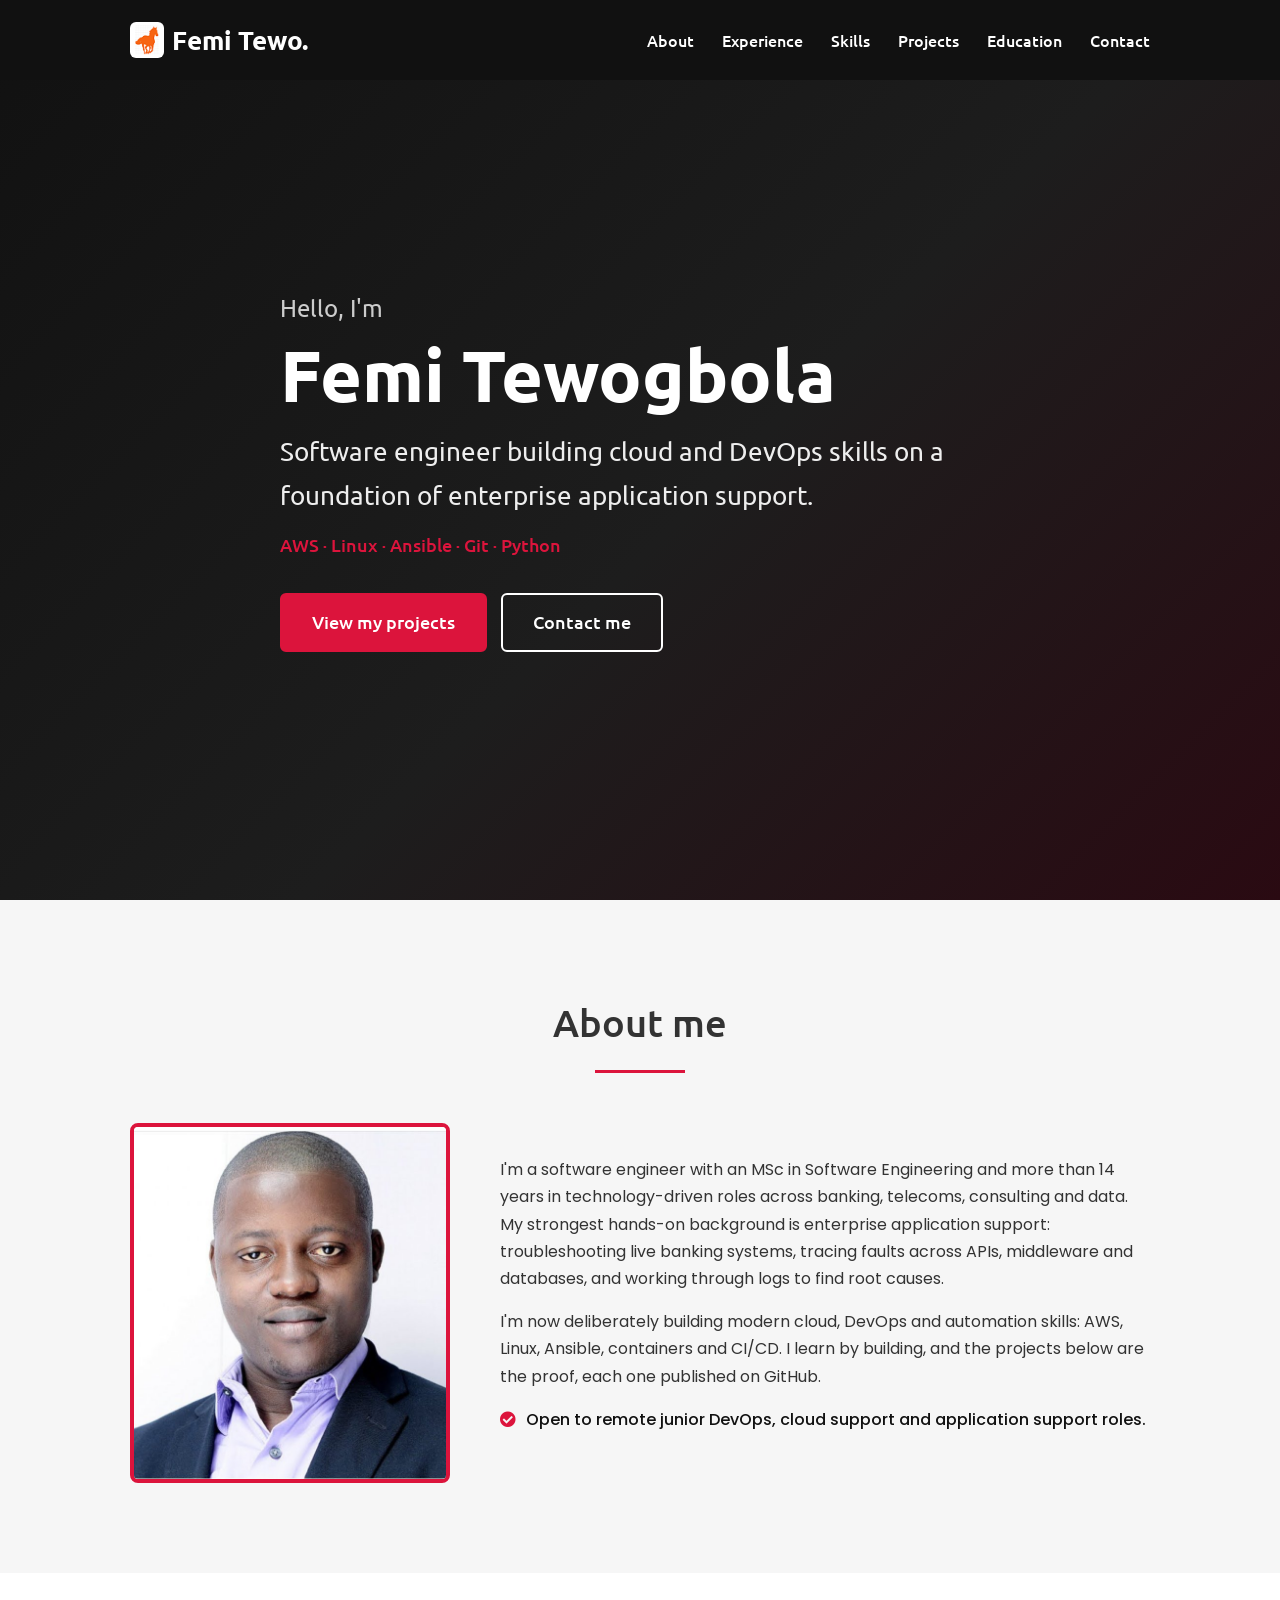
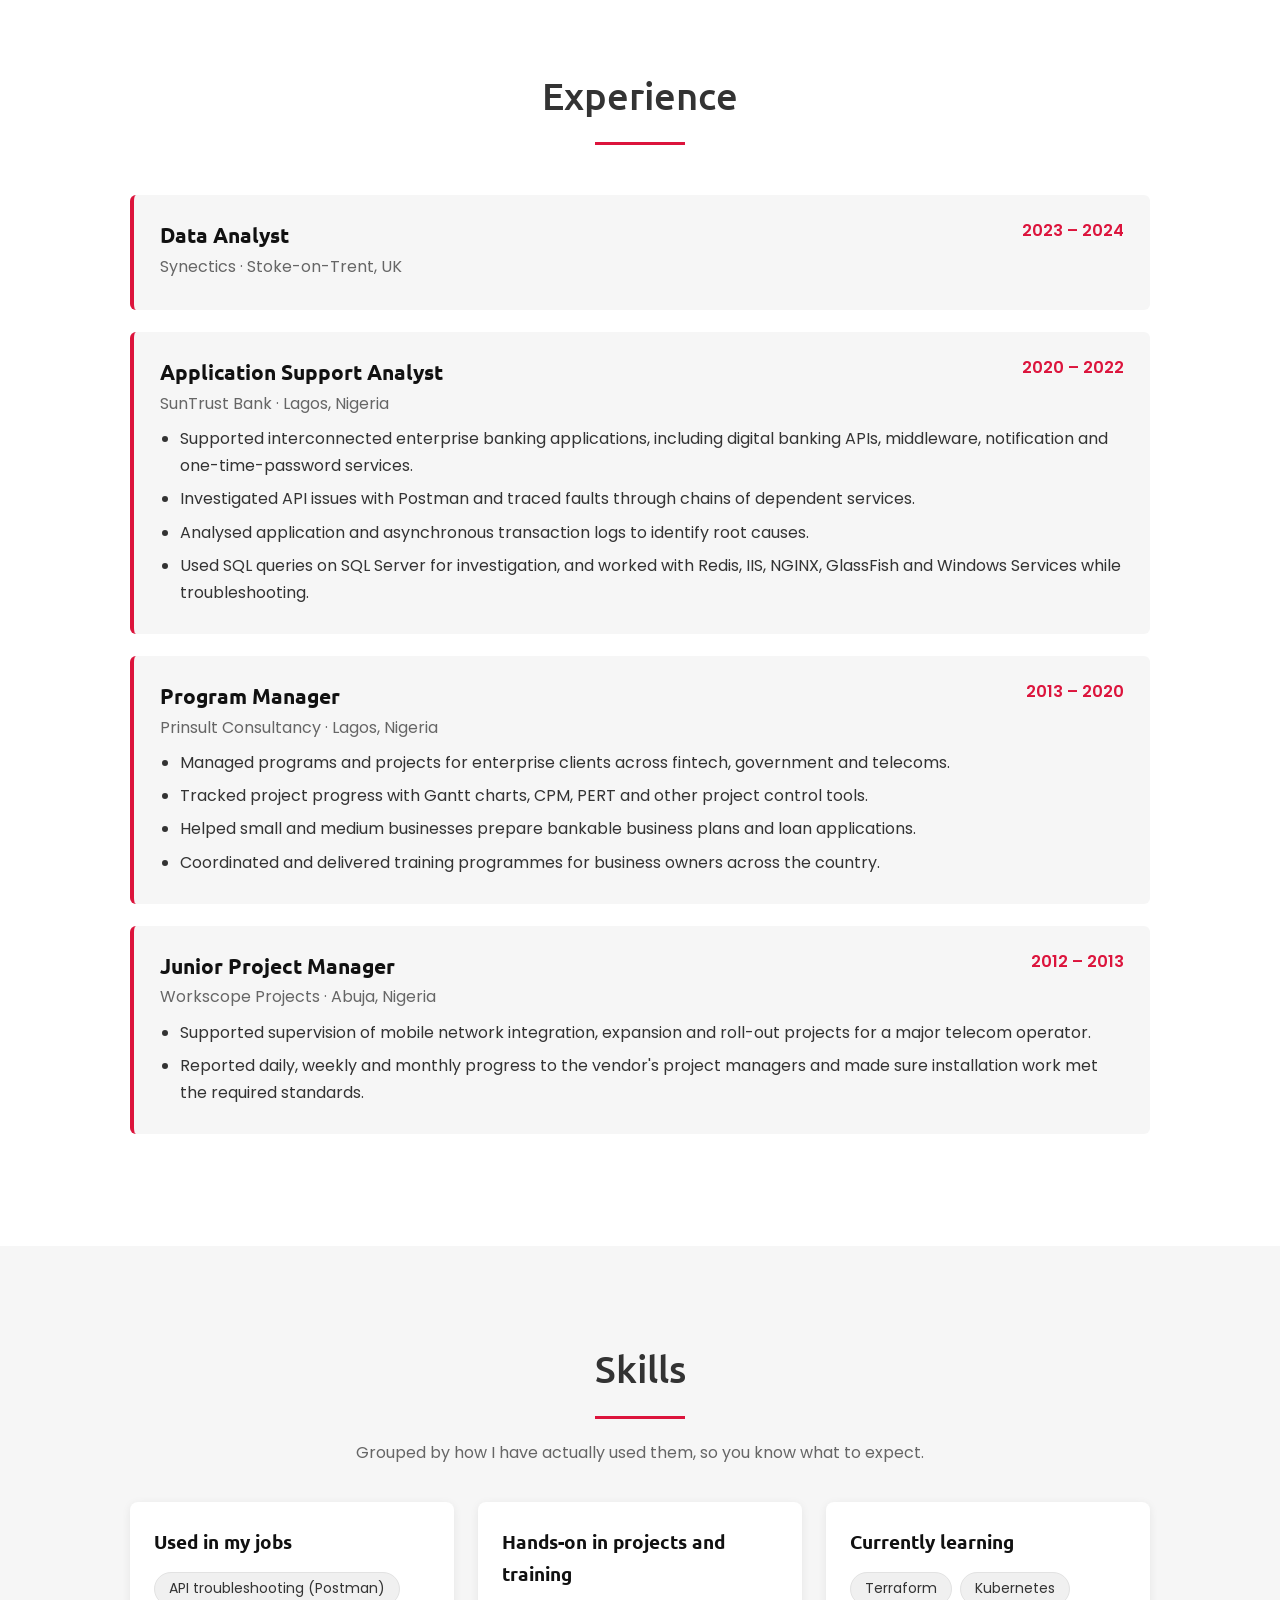
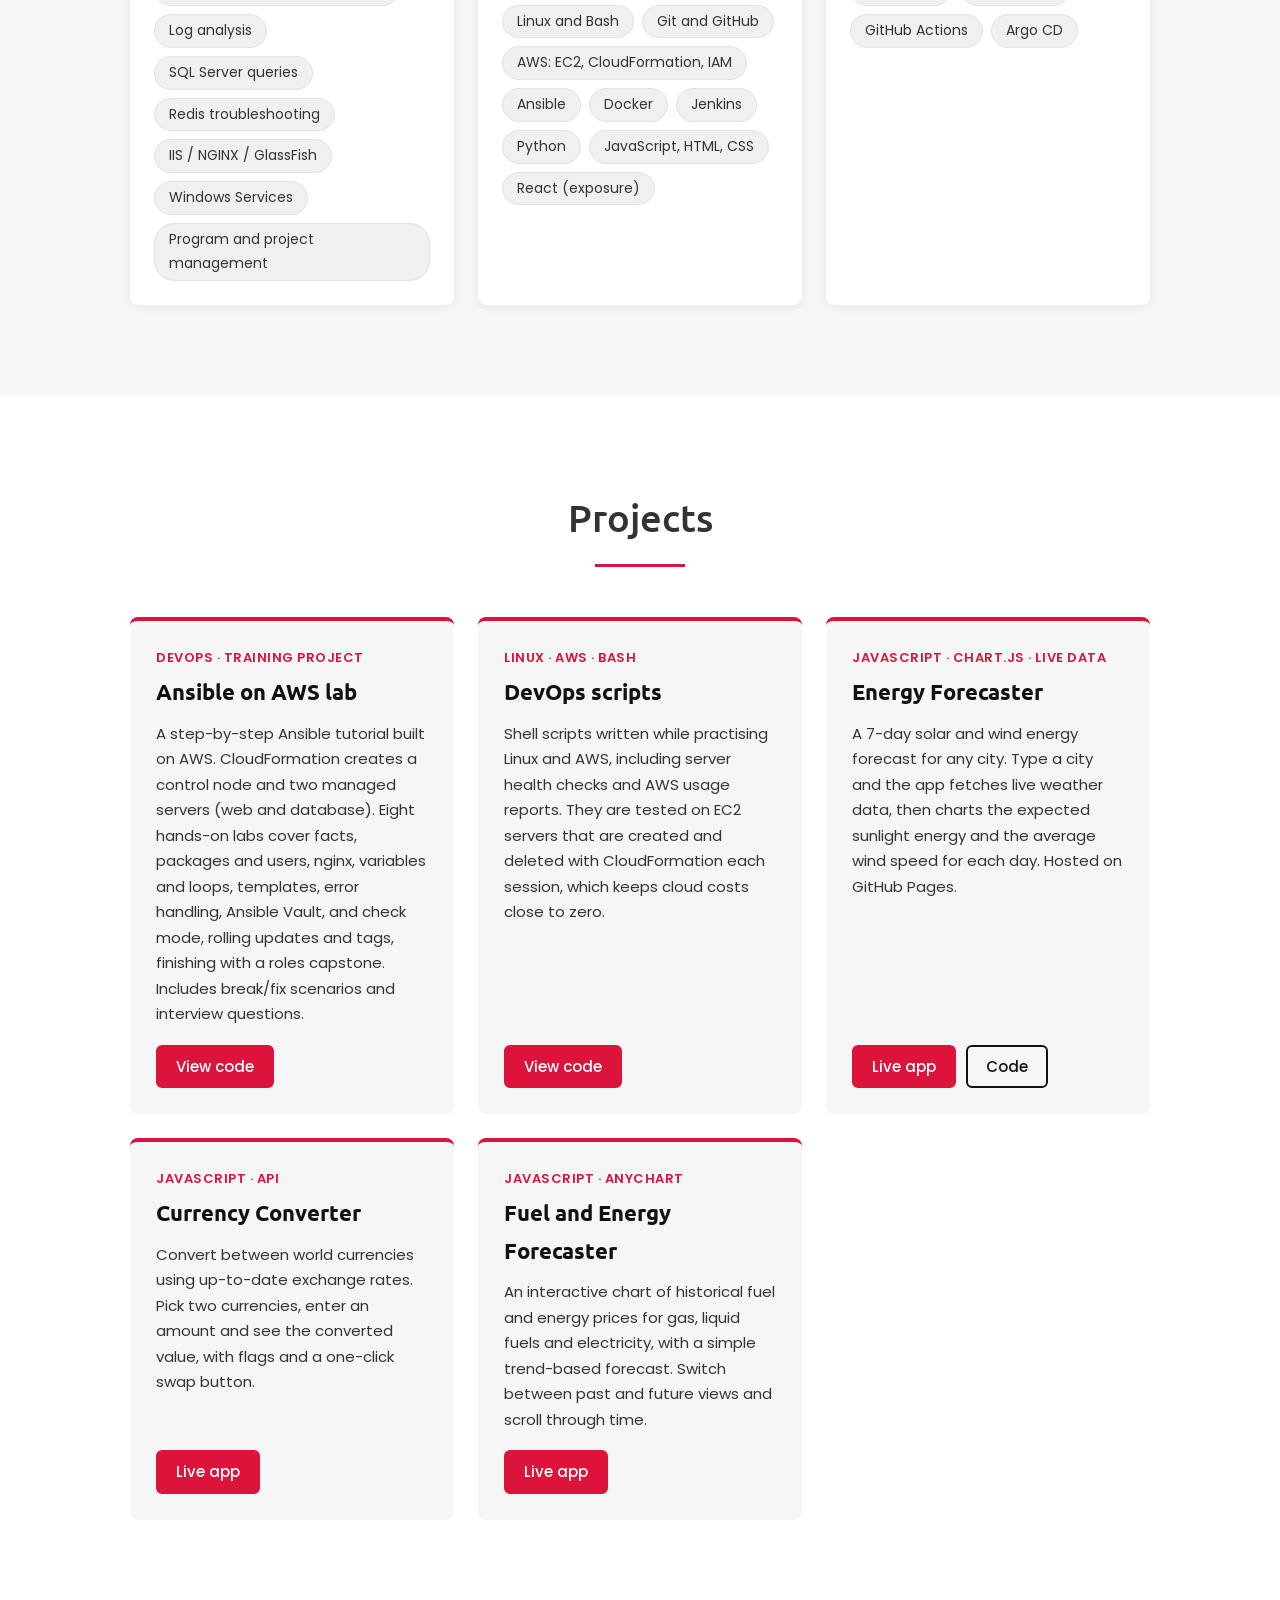
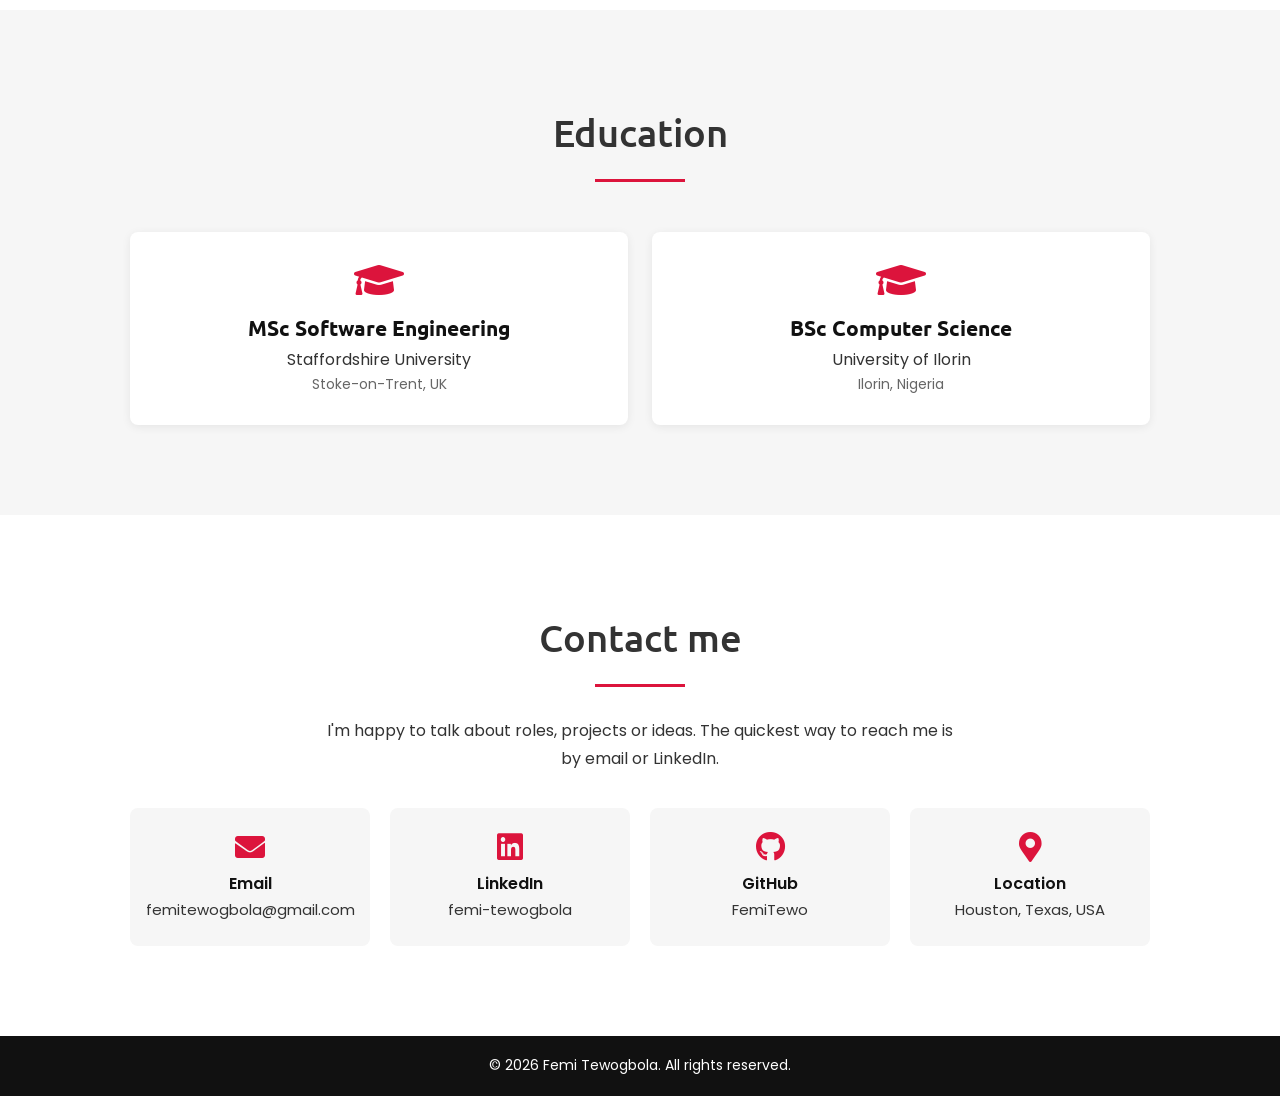
==== index.html @ d6771712 "Add portfolio site" ====
<!DOCTYPE html>
<html lang="en">
<head>
    <meta charset="UTF-8">
    <meta name="viewport" content="width=device-width, initial-scale=1.0">
    <title>Femi Tewogbola | Cloud, DevOps and Application Support</title>
    <meta name="description" content="Portfolio of Femi Tewogbola: software engineer with enterprise application support experience, building cloud and DevOps skills with AWS, Linux, Ansible and Python.">
    <meta name="theme-color" content="#111111">
    <link rel="icon" href="images/logo.png">
    <link rel="stylesheet" href="style.css">
    <link rel="stylesheet" href="https://cdnjs.cloudflare.com/ajax/libs/font-awesome/5.15.3/css/all.min.css">
</head>

<body>
    <div class="scroll-up-btn" aria-label="Back to top"><i class="fas fa-angle-up"></i></div>

    <nav class="navbar">
        <div class="max-width">
            <a class="logo" href="#home"><img src="images/logo.png" alt=""><span>Femi Tewo.</span></a>
            <ul class="menu">
                <li><a href="#about" class="menu-link">About</a></li>
                <li><a href="#experience" class="menu-link">Experience</a></li>
                <li><a href="#skills" class="menu-link">Skills</a></li>
                <li><a href="#projects" class="menu-link">Projects</a></li>
                <li><a href="#education" class="menu-link">Education</a></li>
                <li><a href="#contact" class="menu-link">Contact</a></li>
            </ul>
            <div class="menu-btn" aria-label="Open menu"><i class="fas fa-bars"></i></div>
        </div>
    </nav>

    <!-- home -->
    <section class="home" id="home">
        <div class="max-width">
            <p class="hero-eyebrow">Hello, I'm</p>
            <h1>Femi Tewogbola</h1>
            <p class="hero-tagline">Software engineer building cloud and DevOps skills on a foundation of enterprise application support.</p>
            <p class="hero-stack">AWS &middot; Linux &middot; Ansible &middot; Git &middot; Python</p>
            <div class="hero-buttons">
                <a class="btn" href="#projects">View my projects</a>
                <a class="btn btn-outline" href="#contact">Contact me</a>
            </div>
        </div>
    </section>

    <!-- about -->
    <section class="about" id="about">
        <div class="max-width">
            <h2 class="title">About me</h2>
            <div class="about-content">
                <div class="about-photo">
                    <img src="images/femi.jpg" alt="Portrait of Femi Tewogbola">
                </div>
                <div class="about-text">
                    <p>I'm a software engineer with an MSc in Software Engineering and more than 14 years in
                        technology-driven roles across banking, telecoms, consulting and data. My strongest
                        hands-on background is enterprise application support: troubleshooting live banking systems,
                        tracing faults across APIs, middleware and databases, and working through logs to find root
                        causes.</p>
                    <p>I'm now deliberately building modern cloud, DevOps and automation skills: AWS, Linux, Ansible,
                        containers and CI/CD. I learn by building, and the projects below are the proof, each one
                        published on GitHub.</p>
                    <p class="about-open"><i class="fas fa-check-circle"></i> Open to remote junior DevOps, cloud
                        support and application support roles.</p>
                </div>
            </div>
        </div>
    </section>

    <!-- experience -->
    <section class="experience" id="experience">
        <div class="max-width">
            <h2 class="title">Experience</h2>

            <article class="job">
                <div class="job-head">
                    <h3>Data Analyst</h3>
                    <span class="job-dates">2023 &ndash; 2024</span>
                </div>
                <p class="job-org">Synectics &middot; Stoke-on-Trent, UK</p>
            </article>

            <article class="job">
                <div class="job-head">
                    <h3>Application Support Analyst</h3>
                    <span class="job-dates">2020 &ndash; 2022</span>
                </div>
                <p class="job-org">SunTrust Bank &middot; Lagos, Nigeria</p>
                <ul>
                    <li>Supported interconnected enterprise banking applications, including digital banking APIs,
                        middleware, notification and one-time-password services.</li>
                    <li>Investigated API issues with Postman and traced faults through chains of dependent services.</li>
                    <li>Analysed application and asynchronous transaction logs to identify root causes.</li>
                    <li>Used SQL queries on SQL Server for investigation, and worked with Redis, IIS, NGINX, GlassFish
                        and Windows Services while troubleshooting.</li>
                </ul>
            </article>

            <article class="job">
                <div class="job-head">
                    <h3>Program Manager</h3>
                    <span class="job-dates">2013 &ndash; 2020</span>
                </div>
                <p class="job-org">Prinsult Consultancy &middot; Lagos, Nigeria</p>
                <ul>
                    <li>Managed programs and projects for enterprise clients across fintech, government and telecoms.</li>
                    <li>Tracked project progress with Gantt charts, CPM, PERT and other project control tools.</li>
                    <li>Helped small and medium businesses prepare bankable business plans and loan applications.</li>
                    <li>Coordinated and delivered training programmes for business owners across the country.</li>
                </ul>
            </article>

            <article class="job">
                <div class="job-head">
                    <h3>Junior Project Manager</h3>
                    <span class="job-dates">2012 &ndash; 2013</span>
                </div>
                <p class="job-org">Workscope Projects &middot; Abuja, Nigeria</p>
                <ul>
                    <li>Supported supervision of mobile network integration, expansion and roll-out projects for a
                        major telecom operator.</li>
                    <li>Reported daily, weekly and monthly progress to the vendor's project managers and made sure
                        installation work met the required standards.</li>
                </ul>
            </article>
        </div>
    </section>

    <!-- skills -->
    <section class="skills" id="skills">
        <div class="max-width">
            <h2 class="title">Skills</h2>
            <p class="skills-intro">Grouped by how I have actually used them, so you know what to expect.</p>
            <div class="skill-groups">
                <div class="skill-group">
                    <h3>Used in my jobs</h3>
                    <div class="chips">
                        <span>API troubleshooting (Postman)</span>
                        <span>Log analysis</span>
                        <span>SQL Server queries</span>
                        <span>Redis troubleshooting</span>
                        <span>IIS / NGINX / GlassFish</span>
                        <span>Windows Services</span>
                        <span>Program and project management</span>
                    </div>
                </div>
                <div class="skill-group">
                    <h3>Hands-on in projects and training</h3>
                    <div class="chips">
                        <span>Linux and Bash</span>
                        <span>Git and GitHub</span>
                        <span>AWS: EC2, CloudFormation, IAM</span>
                        <span>Ansible</span>
                        <span>Docker</span>
                        <span>Jenkins</span>
                        <span>Python</span>
                        <span>JavaScript, HTML, CSS</span>
                        <span>React (exposure)</span>
                    </div>
                </div>
                <div class="skill-group">
                    <h3>Currently learning</h3>
                    <div class="chips">
                        <span>Terraform</span>
                        <span>Kubernetes</span>
                        <span>GitHub Actions</span>
                        <span>Argo CD</span>
                    </div>
                </div>
            </div>
        </div>
    </section>

    <!-- projects -->
    <section class="projects" id="projects">
        <div class="max-width">
            <h2 class="title">Projects</h2>
            <div class="project-grid">

                <article class="project-card">
                    <p class="project-tag">DevOps &middot; training project</p>
                    <h3>Ansible on AWS lab</h3>
                    <p>A step-by-step Ansible tutorial built on AWS. CloudFormation creates a control node and two
                        managed servers (web and database). Eight hands-on labs cover facts, packages and users,
                        nginx, variables and loops, templates, error handling, Ansible Vault, and check mode, rolling
                        updates and tags, finishing with a roles capstone. Includes break/fix scenarios and
                        interview questions.</p>
                    <div class="project-links">
                        <a class="btn btn-small" href="https://github.com/FemiTewo/ansible-aws-lab">View code</a>
                    </div>
                </article>

                <article class="project-card">
                    <p class="project-tag">Linux &middot; AWS &middot; Bash</p>
                    <h3>DevOps scripts</h3>
                    <p>Shell scripts written while practising Linux and AWS, including server health checks and AWS
                        usage reports. They are tested on EC2 servers that are created and deleted with
                        CloudFormation each session, which keeps cloud costs close to zero.</p>
                    <div class="project-links">
                        <a class="btn btn-small" href="https://github.com/FemiTewo/devops-scripts">View code</a>
                    </div>
                </article>

                <article class="project-card">
                    <p class="project-tag">JavaScript &middot; Chart.js &middot; live data</p>
                    <h3>Energy Forecaster</h3>
                    <p>A 7-day solar and wind energy forecast for any city. Type a city and the app fetches live
                        weather data, then charts the expected sunlight energy and the average wind speed for each
                        day. Hosted on GitHub Pages.</p>
                    <div class="project-links">
                        <a class="btn btn-small" href="https://femitewo.github.io/energy-forecaster/">Live app</a>
                        <a class="btn btn-small btn-outline-dark" href="https://github.com/FemiTewo/energy-forecaster">Code</a>
                    </div>
                </article>

                <article class="project-card">
                    <p class="project-tag">JavaScript &middot; API</p>
                    <h3>Currency Converter</h3>
                    <p>Convert between world currencies using up-to-date exchange rates. Pick two currencies, enter
                        an amount and see the converted value, with flags and a one-click swap button.</p>
                    <div class="project-links">
                        <a class="btn btn-small" href="currency_converter/index.html">Live app</a>
                    </div>
                </article>

                <article class="project-card">
                    <p class="project-tag">JavaScript &middot; AnyChart</p>
                    <h3>Fuel and Energy Forecaster</h3>
                    <p>An interactive chart of historical fuel and energy prices for gas, liquid fuels and electricity,
                        with a simple trend-based forecast. Switch between past and future views and scroll through
                        time.</p>
                    <div class="project-links">
                        <a class="btn btn-small" href="Forecaster/index.html">Live app</a>
                    </div>
                </article>

            </div>
        </div>
    </section>

    <!-- education -->
    <section class="education" id="education">
        <div class="max-width">
            <h2 class="title">Education</h2>
            <div class="edu-grid">
                <article class="edu-card">
                    <i class="fas fa-graduation-cap"></i>
                    <h3>MSc Software Engineering</h3>
                    <p>Staffordshire University</p>
                    <p class="edu-place">Stoke-on-Trent, UK</p>
                </article>
                <article class="edu-card">
                    <i class="fas fa-graduation-cap"></i>
                    <h3>BSc Computer Science</h3>
                    <p>University of Ilorin</p>
                    <p class="edu-place">Ilorin, Nigeria</p>
                </article>
            </div>
        </div>
    </section>

    <!-- contact -->
    <section class="contact" id="contact">
        <div class="max-width">
            <h2 class="title">Contact me</h2>
            <p class="contact-intro">I'm happy to talk about roles, projects or ideas. The quickest way to reach me is
                by email or LinkedIn.</p>
            <div class="contact-links">
                <a class="contact-card" href="mailto:femitewogbola@gmail.com">
                    <i class="fas fa-envelope"></i>
                    <span class="contact-label">Email</span>
                    <span>femitewogbola@gmail.com</span>
                </a>
                <a class="contact-card" href="https://www.linkedin.com/in/femi-tewogbola-55019a1b">
                    <i class="fab fa-linkedin"></i>
                    <span class="contact-label">LinkedIn</span>
                    <span>femi-tewogbola</span>
                </a>
                <a class="contact-card" href="https://github.com/FemiTewo">
                    <i class="fab fa-github"></i>
                    <span class="contact-label">GitHub</span>
                    <span>FemiTewo</span>
                </a>
                <div class="contact-card contact-static">
                    <i class="fas fa-map-marker-alt"></i>
                    <span class="contact-label">Location</span>
                    <span>Houston, Texas, USA</span>
                </div>
            </div>
        </div>
    </section>

    <footer>
        <span>&copy; 2026 Femi Tewogbola. All rights reserved.</span>
    </footer>

    <script src="script.js"></script>
</body>
</html>
---- style.css ----
@import url('https://fonts.googleapis.com/css2?family=Poppins:wght@400;500;600;700&family=Ubuntu:wght@400;500;700&display=swap');

:root {
    --accent: crimson;
    --dark: #111;
    --text: #333;
    --muted: #666;
    --light: #f6f6f6;
    --card: #fff;
}

* {
    margin: 0;
    padding: 0;
    box-sizing: border-box;
}

html {
    scroll-behavior: smooth;
    scroll-padding-top: 70px;
}

body {
    font-family: 'Poppins', sans-serif;
    color: var(--text);
    background: var(--light);
    line-height: 1.7;
}

a {
    text-decoration: none;
    color: inherit;
}

ul {
    list-style: none;
}

section {
    padding: 90px 0;
}

.max-width {
    max-width: 1100px;
    margin: 0 auto;
    padding: 0 40px;
}

.title {
    position: relative;
    text-align: center;
    font-family: 'Ubuntu', sans-serif;
    font-size: 38px;
    font-weight: 500;
    margin-bottom: 50px;
    padding-bottom: 18px;
}

.title::after {
    content: "";
    position: absolute;
    bottom: 0;
    left: 50%;
    width: 90px;
    height: 3px;
    background: var(--accent);
    transform: translateX(-50%);
}

/* buttons */
.btn {
    display: inline-block;
    background: var(--accent);
    color: #fff;
    font-weight: 500;
    padding: 12px 30px;
    border-radius: 6px;
    border: 2px solid var(--accent);
    transition: all 0.25s ease;
}

.btn:hover {
    background: transparent;
    color: var(--accent);
}

.btn-outline {
    background: transparent;
    color: #fff;
    border-color: #fff;
}

.btn-outline:hover {
    background: #fff;
    color: var(--dark);
}

.btn-small {
    font-size: 15px;
    padding: 7px 18px;
}

.btn-outline-dark {
    background: transparent;
    color: var(--dark);
    border-color: var(--dark);
}

.btn-outline-dark:hover {
    background: var(--dark);
    color: #fff;
}

/* navbar */
.navbar {
    position: fixed;
    top: 0;
    width: 100%;
    z-index: 999;
    padding: 18px 0;
    background: var(--dark);
    font-family: 'Ubuntu', sans-serif;
    transition: all 0.3s ease;
}

.navbar.sticky {
    padding: 10px 0;
    box-shadow: 0 2px 12px rgba(0, 0, 0, 0.35);
}

.navbar .max-width {
    display: flex;
    align-items: center;
    justify-content: space-between;
}

.logo {
    display: flex;
    align-items: center;
    gap: 8px;
    color: #fff;
    font-size: 26px;
    font-weight: 600;
}

.logo img {
    height: 36px;
    width: auto;
    padding: 3px 5px;
    background: #fff;
    border-radius: 6px;
}

.logo span {
    color: #fff;
}

.menu li {
    display: inline-block;
}

.menu li a {
    color: #fff;
    font-size: 16px;
    font-weight: 500;
    margin-left: 24px;
    transition: color 0.25s ease;
}

.menu li a:hover {
    color: var(--accent);
}

.menu-btn {
    display: none;
    color: #fff;
    font-size: 24px;
    cursor: pointer;
}

.menu-btn i.active::before {
    content: "\f00d";
}

.scroll-up-btn {
    position: fixed;
    right: 28px;
    bottom: 10px;
    width: 42px;
    height: 45px;
    line-height: 45px;
    text-align: center;
    font-size: 28px;
    color: #fff;
    background: var(--accent);
    border-radius: 6px;
    cursor: pointer;
    z-index: 9999;
    opacity: 0;
    pointer-events: none;
    transition: all 0.3s ease;
}

.scroll-up-btn.show {
    bottom: 28px;
    opacity: 1;
    pointer-events: auto;
}

/* hero */
.home {
    min-height: 100vh;
    display: flex;
    align-items: center;
    padding: 120px 0 80px;
    color: #fff;
    background: linear-gradient(135deg, #111 0%, #1d1d1d 55%, #2a0a12 100%);
    font-family: 'Ubuntu', sans-serif;
}

.hero-eyebrow {
    font-size: 24px;
    color: #ccc;
}

.home h1 {
    font-size: 72px;
    font-weight: 700;
    line-height: 1.15;
    margin: 4px 0 14px;
}

.hero-tagline {
    font-size: 26px;
    max-width: 720px;
    color: #eee;
}

.hero-stack {
    margin-top: 12px;
    font-size: 18px;
    color: var(--accent);
    font-weight: 500;
}

.hero-buttons {
    margin-top: 32px;
    display: flex;
    flex-wrap: wrap;
    gap: 14px;
}

.hero-buttons .btn {
    font-size: 18px;
}

/* about */
.about-content {
    display: flex;
    flex-wrap: wrap;
    align-items: center;
    gap: 50px;
}

.about-photo img {
    width: 320px;
    height: 360px;
    object-fit: cover;
    object-position: top;
    border-radius: 8px;
    border: 4px solid var(--accent);
    display: block;
}

.about-text {
    flex: 1;
    min-width: 280px;
}

.about-text p {
    margin-bottom: 16px;
}

.about-open {
    font-weight: 500;
    color: var(--dark);
}

.about-open i {
    color: var(--accent);
    margin-right: 6px;
}

/* experience */
.experience {
    background: #fff;
}

.job {
    background: var(--light);
    border-left: 4px solid var(--accent);
    border-radius: 6px;
    padding: 22px 26px;
    margin-bottom: 22px;
}

.job-head {
    display: flex;
    flex-wrap: wrap;
    justify-content: space-between;
    gap: 6px;
}

.job h3 {
    font-family: 'Ubuntu', sans-serif;
    font-size: 21px;
    color: var(--dark);
}

.job-dates {
    color: var(--accent);
    font-weight: 600;
}

.job-org {
    color: var(--muted);
    margin-bottom: 8px;
}

.job ul {
    padding-left: 20px;
    list-style: disc;
}

.job li {
    margin-bottom: 6px;
}

/* skills */
.skills-intro {
    text-align: center;
    color: var(--muted);
    margin: -30px 0 36px;
}

.skill-groups {
    display: grid;
    grid-template-columns: repeat(auto-fit, minmax(290px, 1fr));
    gap: 24px;
}

.skill-group {
    background: var(--card);
    border-radius: 8px;
    padding: 24px;
    box-shadow: 0 2px 10px rgba(0, 0, 0, 0.07);
}

.skill-group h3 {
    font-family: 'Ubuntu', sans-serif;
    font-size: 19px;
    margin-bottom: 14px;
    color: var(--dark);
}

.chips {
    display: flex;
    flex-wrap: wrap;
    gap: 8px;
}

.chips span {
    background: #f0f0f0;
    border: 1px solid #e2e2e2;
    border-radius: 20px;
    padding: 4px 14px;
    font-size: 14px;
}

/* projects */
.projects {
    background: #fff;
}

.project-grid {
    display: grid;
    grid-template-columns: repeat(auto-fit, minmax(310px, 1fr));
    gap: 24px;
}

.project-card {
    display: flex;
    flex-direction: column;
    background: var(--light);
    border-radius: 8px;
    padding: 26px;
    border-top: 4px solid var(--accent);
    transition: transform 0.25s ease, box-shadow 0.25s ease;
}

.project-card:hover {
    transform: translateY(-4px);
    box-shadow: 0 8px 20px rgba(0, 0, 0, 0.12);
}

.project-tag {
    font-size: 13px;
    font-weight: 600;
    text-transform: uppercase;
    letter-spacing: 0.04em;
    color: var(--accent);
}

.project-card h3 {
    font-family: 'Ubuntu', sans-serif;
    font-size: 22px;
    color: var(--dark);
    margin: 4px 0 10px;
}

.project-card p:not(.project-tag) {
    flex: 1;
    font-size: 15px;
}

.project-links {
    display: flex;
    flex-wrap: wrap;
    gap: 10px;
    margin-top: 18px;
}

/* education */
.edu-grid {
    display: grid;
    grid-template-columns: repeat(auto-fit, minmax(280px, 1fr));
    gap: 24px;
}

.edu-card {
    background: var(--card);
    border-radius: 8px;
    padding: 28px;
    text-align: center;
    box-shadow: 0 2px 10px rgba(0, 0, 0, 0.07);
}

.edu-card i {
    font-size: 40px;
    color: var(--accent);
    margin-bottom: 10px;
}

.edu-card h3 {
    font-family: 'Ubuntu', sans-serif;
    font-size: 21px;
    color: var(--dark);
}

.edu-place {
    color: var(--muted);
    font-size: 14px;
}

/* contact */
.contact {
    background: #fff;
}

.contact-intro {
    text-align: center;
    max-width: 640px;
    margin: -20px auto 36px;
}

.contact-links {
    display: grid;
    grid-template-columns: repeat(auto-fit, minmax(230px, 1fr));
    gap: 20px;
}

.contact-card {
    display: flex;
    flex-direction: column;
    align-items: center;
    text-align: center;
    background: var(--light);
    border-radius: 8px;
    padding: 24px 10px;
    transition: transform 0.25s ease, box-shadow 0.25s ease;
    overflow-wrap: anywhere;
}

.contact-card span:last-child {
    font-size: 15px;
}

a.contact-card:hover {
    transform: translateY(-4px);
    box-shadow: 0 8px 20px rgba(0, 0, 0, 0.12);
}

.contact-card i {
    font-size: 30px;
    color: var(--accent);
    margin-bottom: 8px;
}

.contact-label {
    font-weight: 600;
    color: var(--dark);
}

/* footer */
footer {
    background: var(--dark);
    color: #fff;
    text-align: center;
    padding: 18px 20px;
    font-size: 14px;
}

/* responsive */
@media (max-width: 860px) {
    .menu-btn {
        display: block;
        z-index: 1000;
    }

    .navbar .menu {
        position: fixed;
        top: 0;
        left: -100%;
        width: 100%;
        height: 100vh;
        padding-top: 90px;
        background: var(--dark);
        text-align: center;
        transition: all 0.3s ease;
    }

    .navbar .menu.active {
        left: 0;
    }

    .menu li {
        display: block;
    }

    .menu li a {
        display: inline-block;
        margin: 18px 0;
        font-size: 24px;
    }

    .home h1 {
        font-size: 54px;
    }

    .hero-tagline {
        font-size: 22px;
    }

    .about-content {
        justify-content: center;
    }
}

@media (max-width: 560px) {
    .max-width {
        padding: 0 20px;
    }

    section {
        padding: 70px 0;
    }

    .title {
        font-size: 32px;
    }

    .home h1 {
        font-size: 42px;
    }

    .hero-eyebrow {
        font-size: 20px;
    }

    .hero-tagline {
        font-size: 19px;
    }

    .about-photo img {
        width: 100%;
        max-width: 320px;
        height: 340px;
    }
}
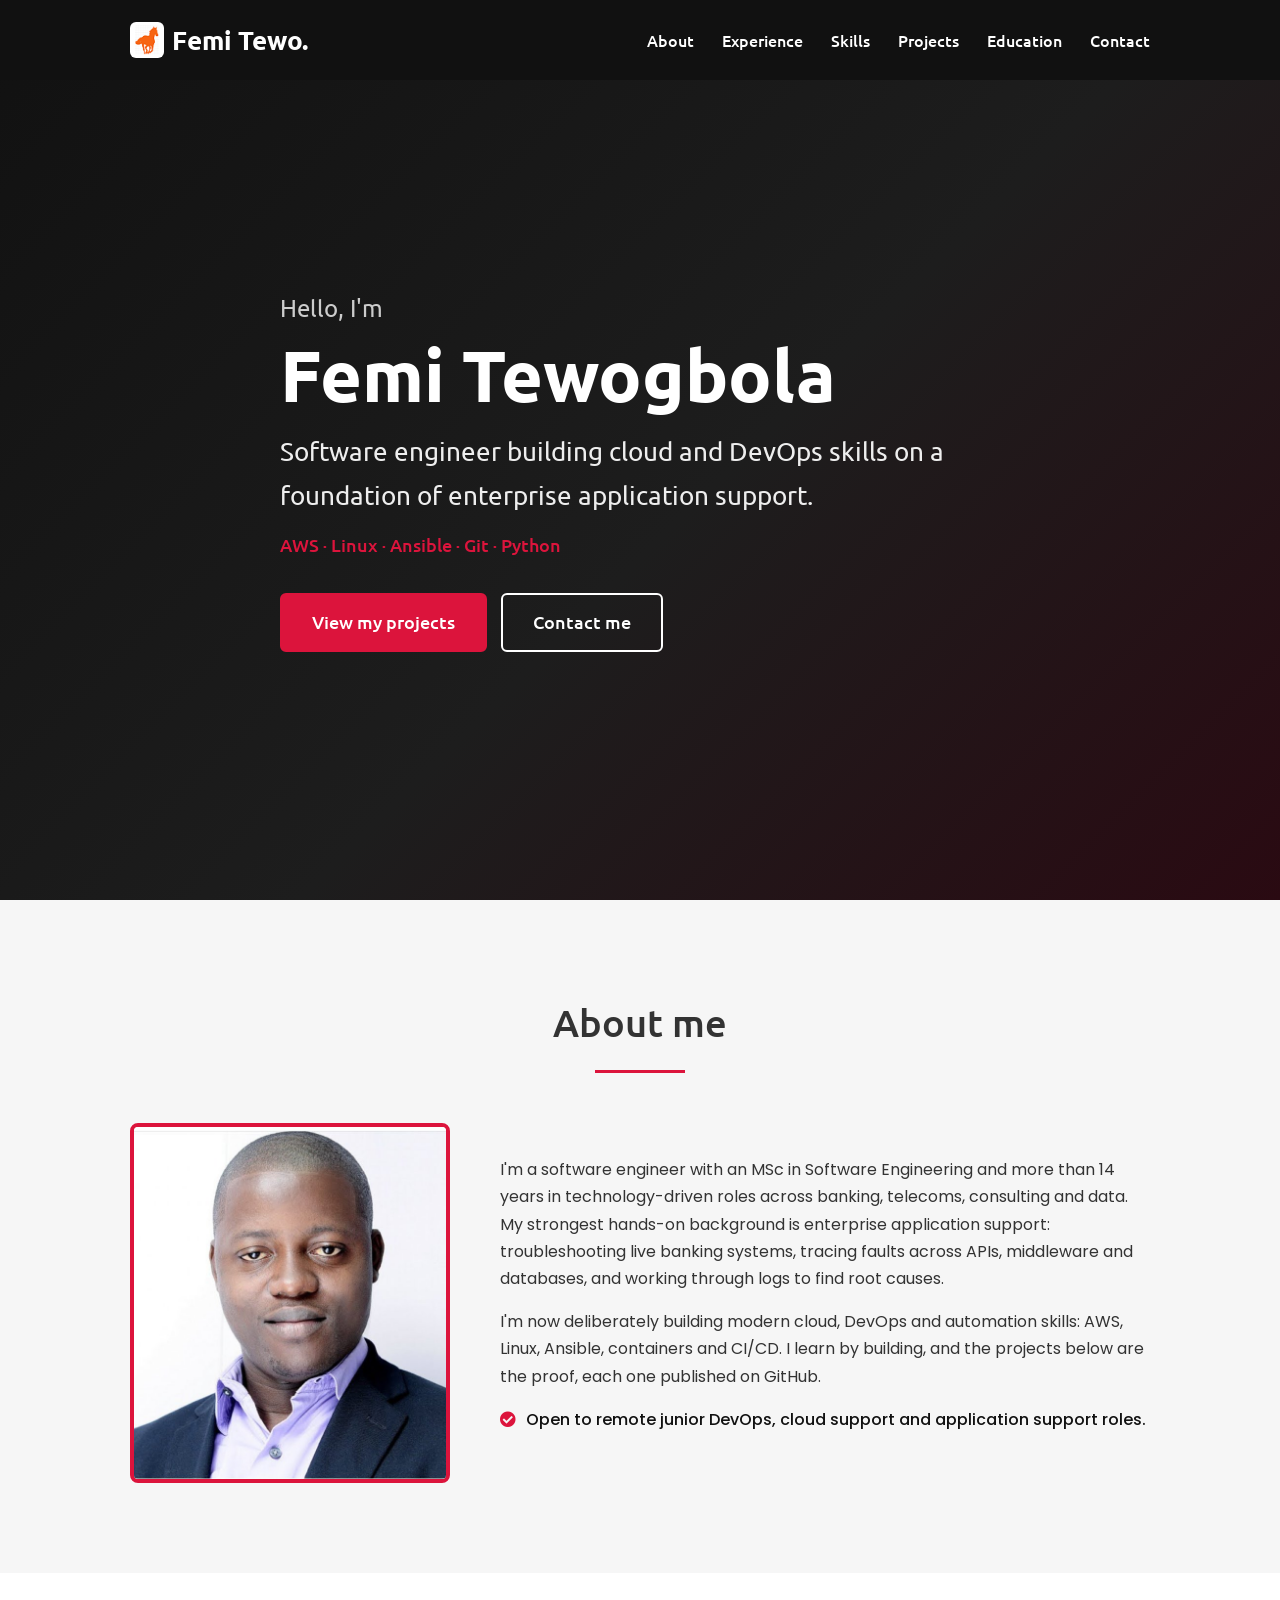
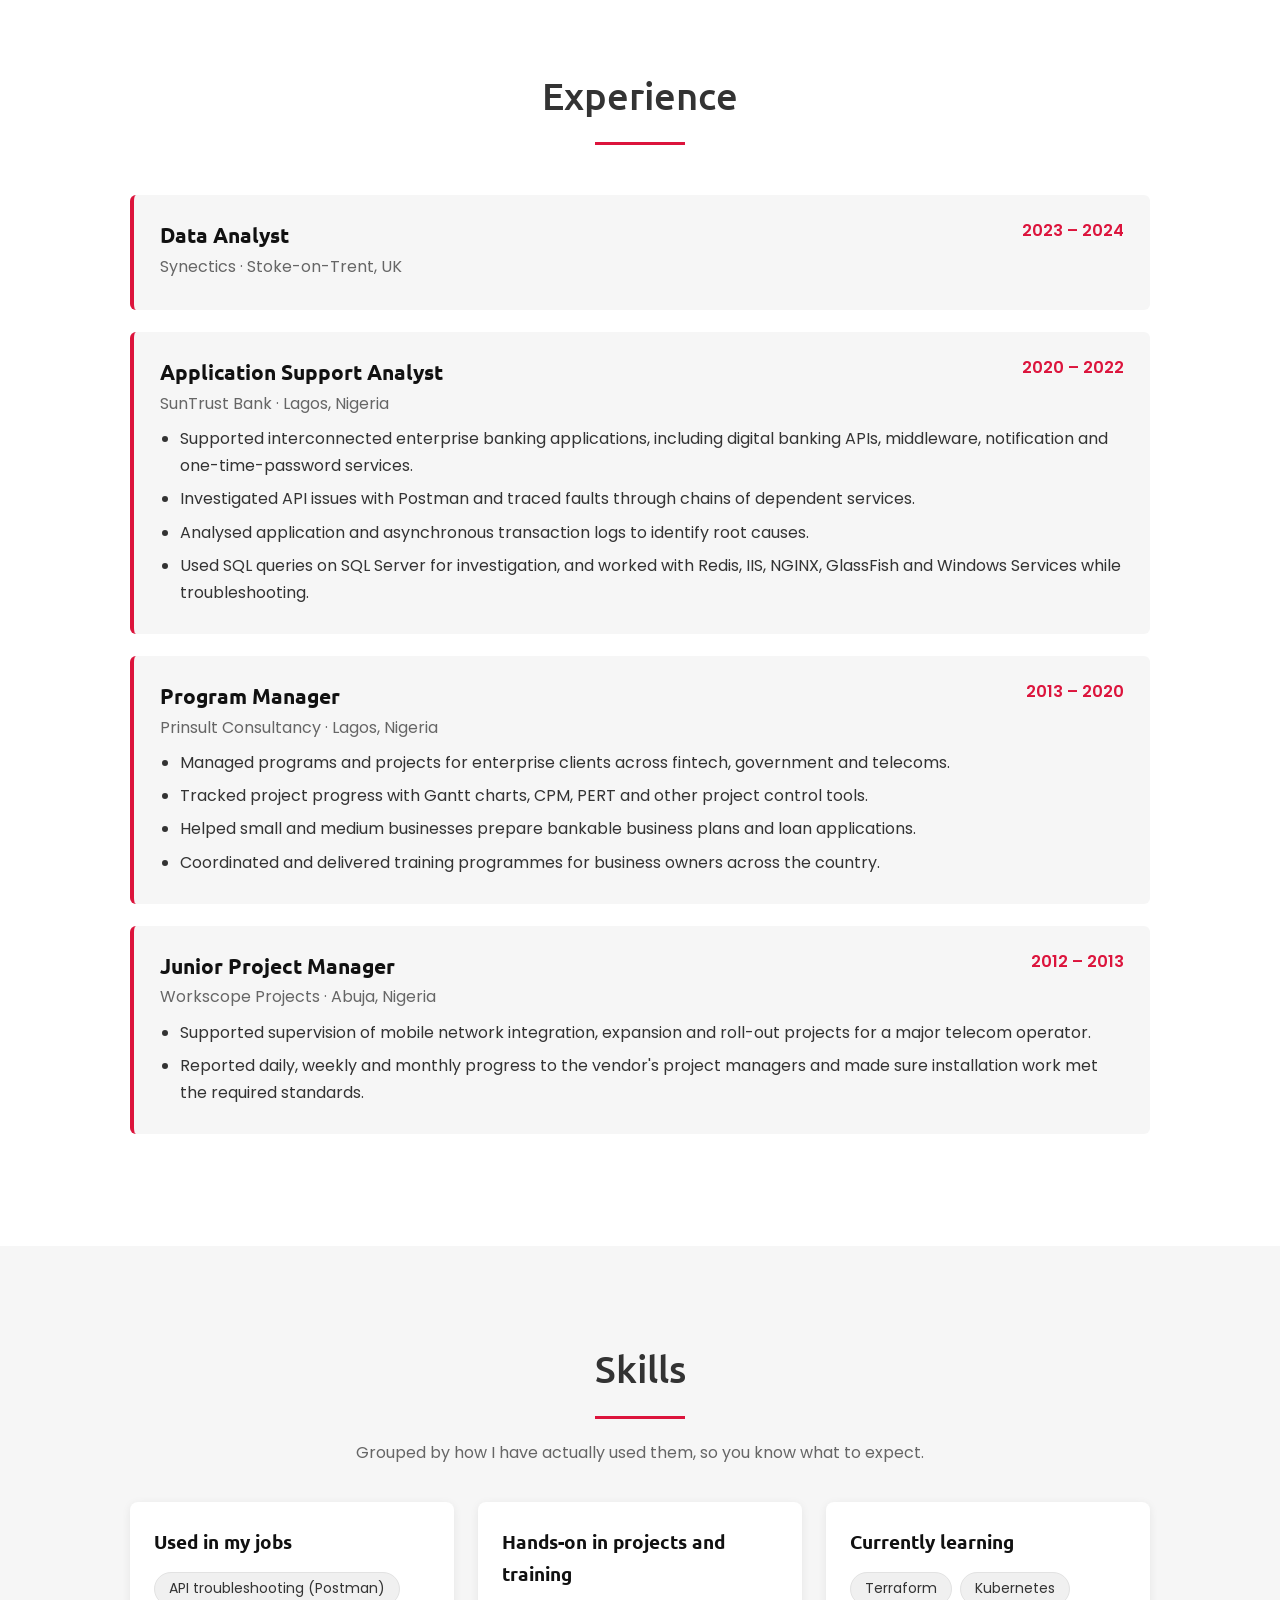
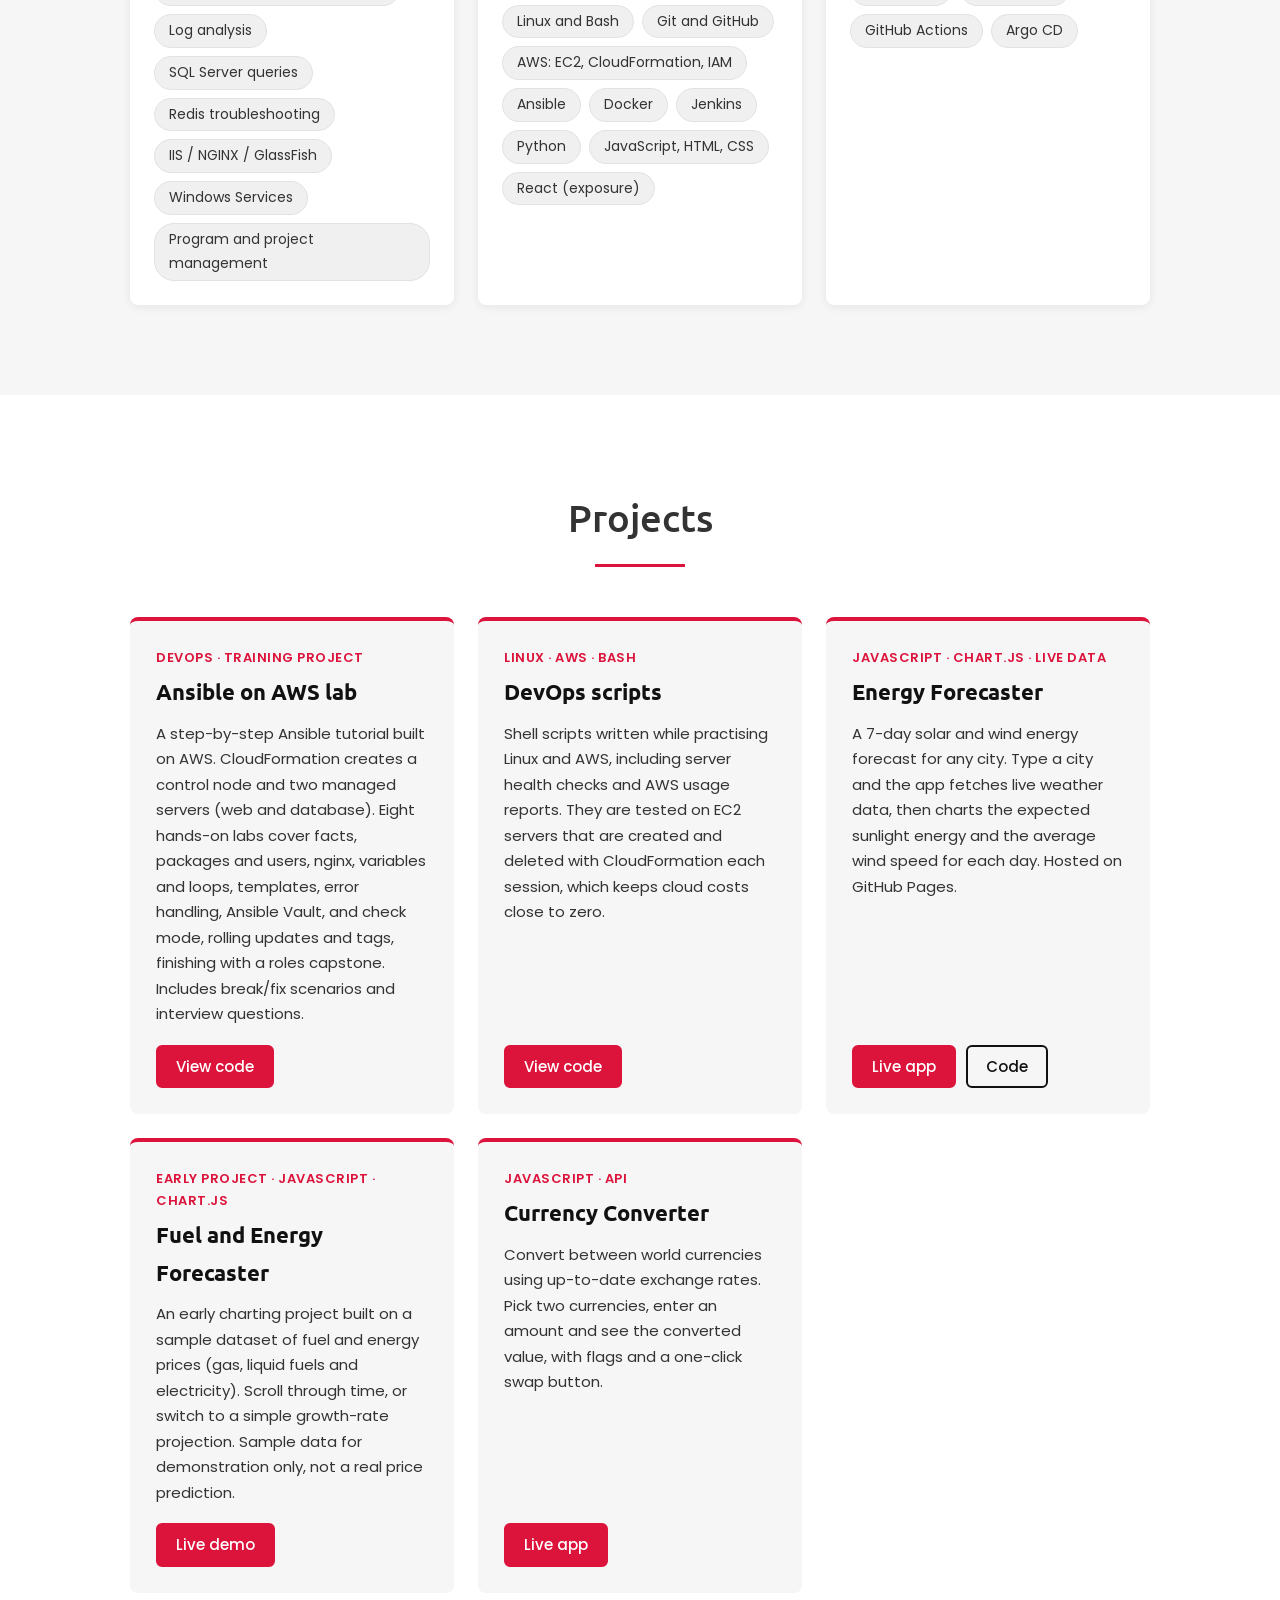
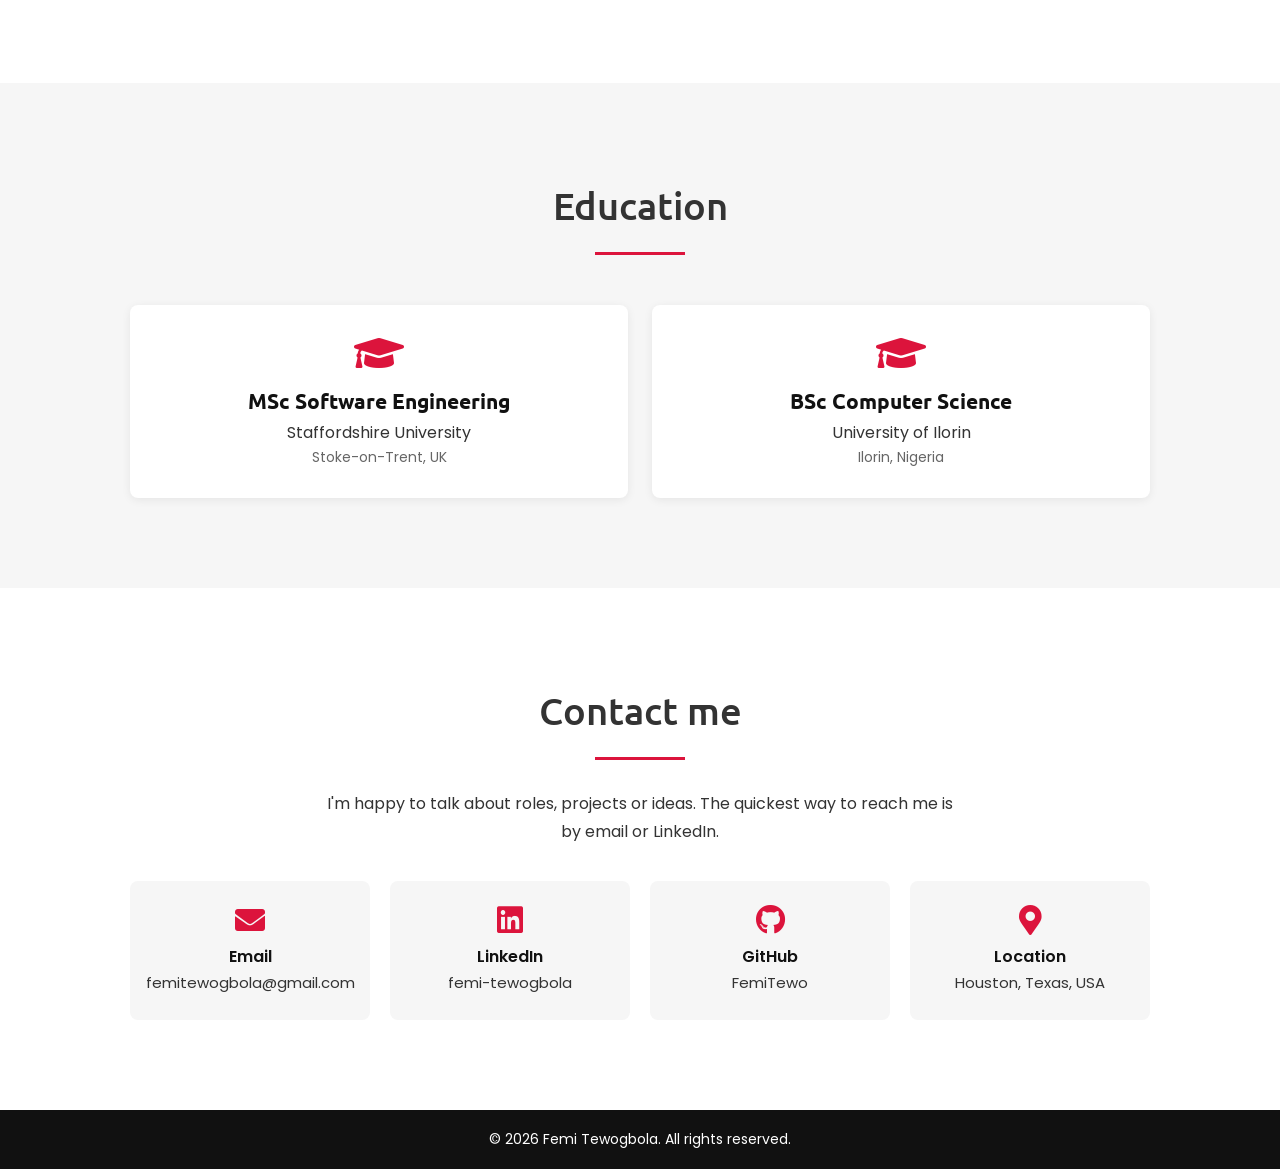
==== commit c43f832a: "Rebuild Forecaster with Chart.js and label as early project" ====
--- a/index.html
+++ b/index.html
@@ -214,23 +214,23 @@
                 </article>
 
                 <article class="project-card">
+                    <p class="project-tag">Early project &middot; JavaScript &middot; Chart.js</p>
+                    <h3>Fuel and Energy Forecaster</h3>
+                    <p>An early charting project built on a sample dataset of fuel and energy prices (gas, liquid
+                        fuels and electricity). Scroll through time, or switch to a simple growth-rate projection.
+                        Sample data for demonstration only, not a real price prediction.</p>
+                    <div class="project-links">
+                        <a class="btn btn-small" href="Forecaster/index.html">Live demo</a>
+                    </div>
+                </article>
+
+                <article class="project-card">
                     <p class="project-tag">JavaScript &middot; API</p>
                     <h3>Currency Converter</h3>
                     <p>Convert between world currencies using up-to-date exchange rates. Pick two currencies, enter
                         an amount and see the converted value, with flags and a one-click swap button.</p>
                     <div class="project-links">
                         <a class="btn btn-small" href="currency_converter/index.html">Live app</a>
-                    </div>
-                </article>
-
-                <article class="project-card">
-                    <p class="project-tag">JavaScript &middot; AnyChart</p>
-                    <h3>Fuel and Energy Forecaster</h3>
-                    <p>An interactive chart of historical fuel and energy prices for gas, liquid fuels and electricity,
-                        with a simple trend-based forecast. Switch between past and future views and scroll through
-                        time.</p>
-                    <div class="project-links">
-                        <a class="btn btn-small" href="Forecaster/index.html">Live app</a>
                     </div>
                 </article>
 
